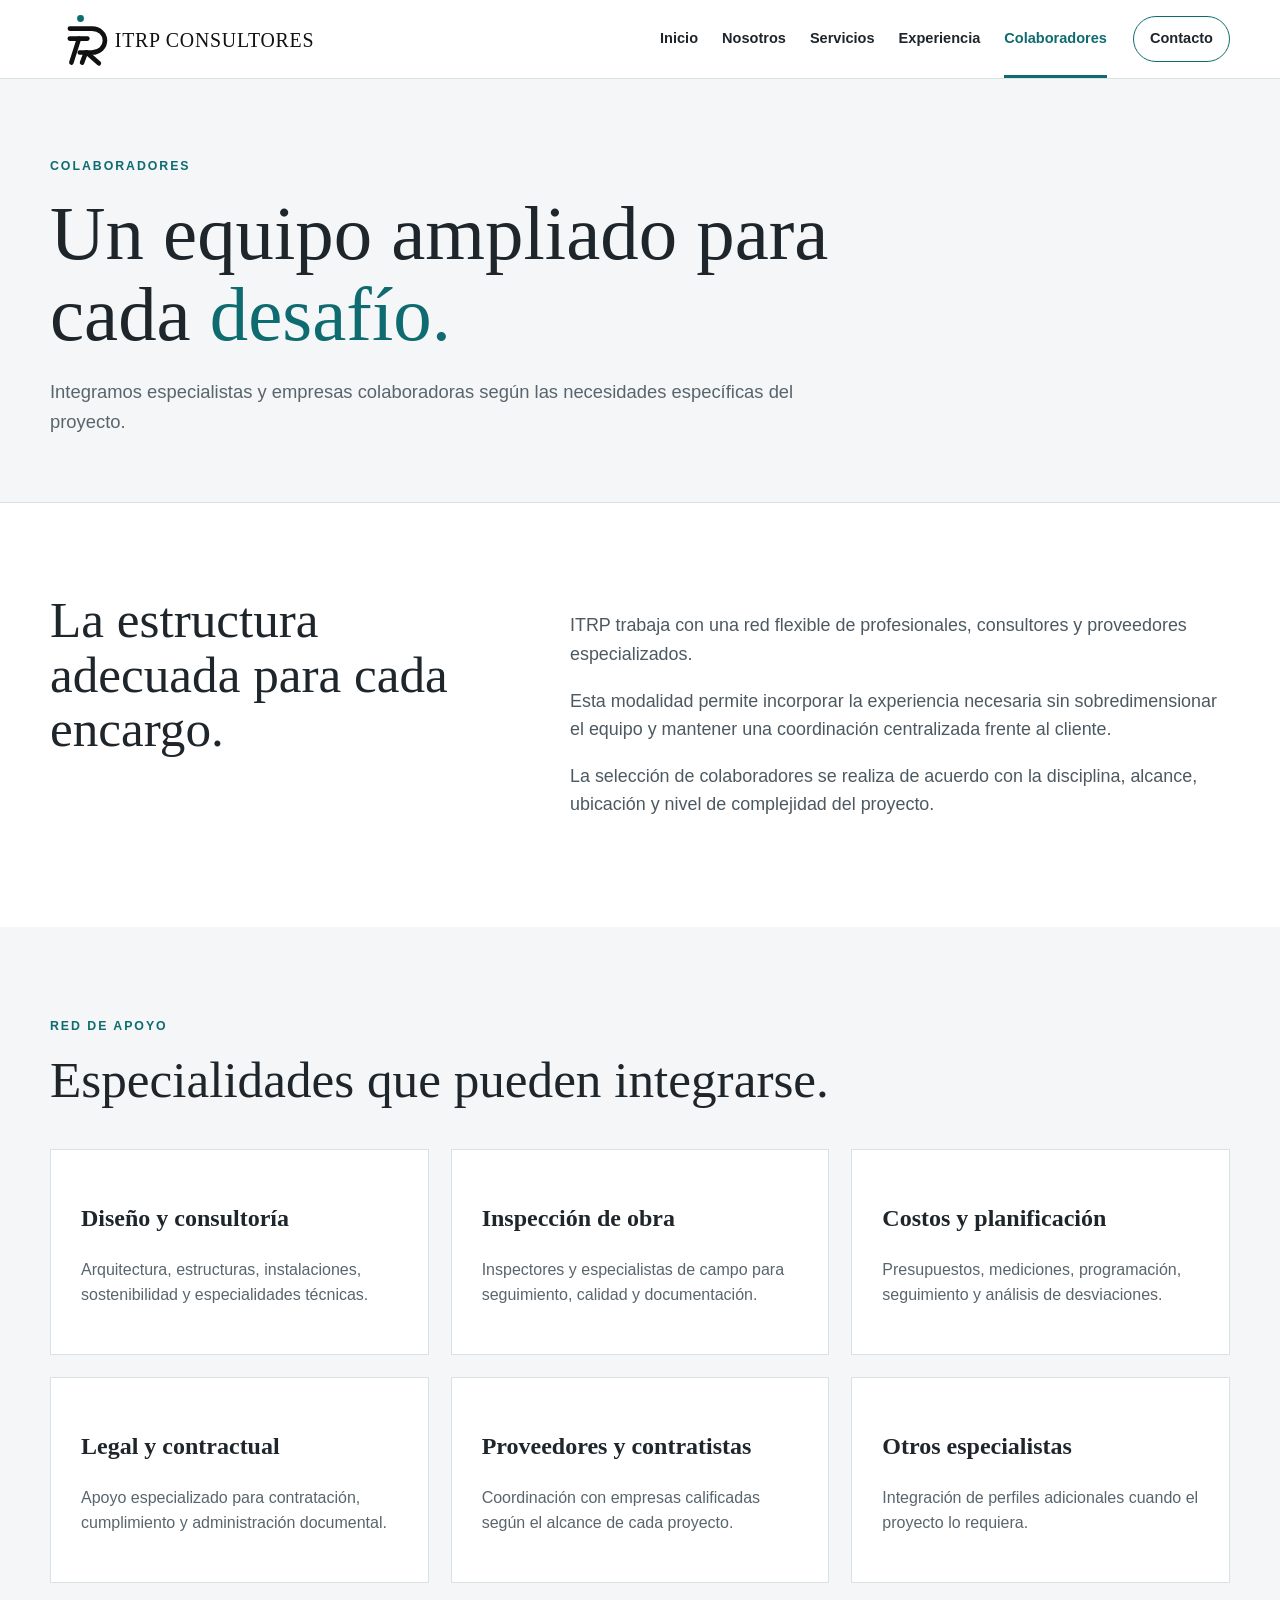
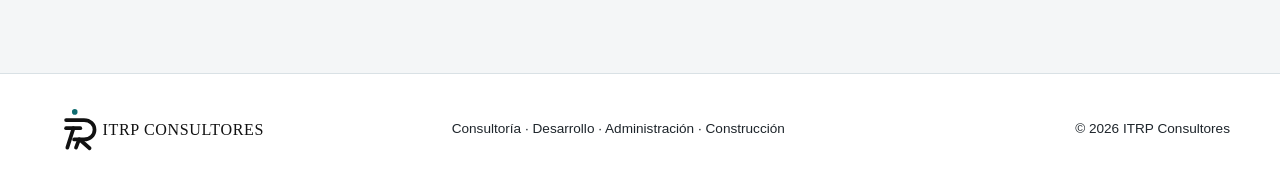
==== colaboradores.html @ 00044055 "Add files via upload" ====
<!doctype html><html lang="es"><head><meta charset="utf-8"><meta name="viewport" content="width=device-width, initial-scale=1"><meta name="description" content="Red de colaboradores y especialistas de ITRP Consultores para proyectos en Panamá."><meta name="theme-color" content="#1E252B"><title>Colaboradores | ITRP Consultores</title><link rel="icon" href="assets/favicon.svg" type="image/svg+xml"><link rel="stylesheet" href="styles.css"></head><body><header class="site-header"><div class="container nav-wrap"><a class="brand" href="index.html" aria-label="Inicio ITRP Consultores"><img src="assets/logo-itrp.svg" alt="ITRP Consultores"></a><nav class="main-nav" aria-label="Navegación principal"><a href="index.html">Inicio</a><a href="nosotros.html">Nosotros</a><a href="servicios.html">Servicios</a><a href="experiencia.html">Experiencia</a><a href="colaboradores.html" class="active">Colaboradores</a><a class="nav-cta" href="contacto.html">Contacto</a></nav></div></header><main><section class="page-hero"><div class="container"><p class="eyebrow">Colaboradores</p><h1>Un equipo ampliado para cada <span>desafío.</span></h1><p>Integramos especialistas y empresas colaboradoras según las necesidades específicas del proyecto.</p></div></section><section class="section"><div class="container split"><div><h2>La estructura adecuada para cada encargo.</h2></div><div class="prose"><p>ITRP trabaja con una red flexible de profesionales, consultores y proveedores especializados.</p><p>Esta modalidad permite incorporar la experiencia necesaria sin sobredimensionar el equipo y mantener una coordinación centralizada frente al cliente.</p><p>La selección de colaboradores se realiza de acuerdo con la disciplina, alcance, ubicación y nivel de complejidad del proyecto.</p></div></div></section><section class="section section-soft"><div class="container"><p class="eyebrow">Red de apoyo</p><h2>Especialidades que pueden integrarse.</h2><div class="collab-grid"><article class="collab-card"><h3>Diseño y consultoría</h3><p>Arquitectura, estructuras, instalaciones, sostenibilidad y especialidades técnicas.</p></article><article class="collab-card"><h3>Inspección de obra</h3><p>Inspectores y especialistas de campo para seguimiento, calidad y documentación.</p></article><article class="collab-card"><h3>Costos y planificación</h3><p>Presupuestos, mediciones, programación, seguimiento y análisis de desviaciones.</p></article><article class="collab-card"><h3>Legal y contractual</h3><p>Apoyo especializado para contratación, cumplimiento y administración documental.</p></article><article class="collab-card"><h3>Proveedores y contratistas</h3><p>Coordinación con empresas calificadas según el alcance de cada proyecto.</p></article><article class="collab-card"><h3>Otros especialistas</h3><p>Integración de perfiles adicionales cuando el proyecto lo requiera.</p></article></div></div></section></main><footer class="site-footer"><div class="container footer-grid"><img src="assets/logo-itrp.svg" alt="ITRP Consultores"><p>Consultoría · Desarrollo · Administración · Construcción</p><p>© <span data-year></span> ITRP Consultores</p></div></footer><script src="script.js"></script></body></html>
---- styles.css ----
:root{--graphite:#1E252B;--teal:#0E6B6F;--blue:#2A9DB0;--concrete:#F4F6F7;--white:#fff;--line:#D9E1E5;--muted:#59656c;--max:1180px;--shadow:0 18px 45px rgba(30,37,43,.08)}
*{box-sizing:border-box}html{scroll-behavior:smooth}body{margin:0;font-family:Aptos,Inter,Arial,sans-serif;color:var(--graphite);background:#fff;line-height:1.6}a{color:inherit}.container{width:min(calc(100% - 40px),var(--max));margin:auto}
.site-header{position:sticky;top:0;z-index:100;background:rgba(255,255,255,.97);backdrop-filter:blur(12px);border-bottom:1px solid rgba(217,225,229,.95)}.nav-wrap{min-height:78px;display:flex;align-items:center;justify-content:space-between;gap:28px}.brand img{display:block;width:290px;max-width:45vw}.main-nav{display:flex;align-items:center;gap:24px}.main-nav a{text-decoration:none;font-size:.91rem;font-weight:800;white-space:nowrap;padding:27px 0 24px;border-bottom:3px solid transparent}.main-nav a:hover,.main-nav a.active{color:var(--teal);border-bottom-color:var(--teal)}.nav-cta{padding:10px 16px!important;border:1px solid var(--teal)!important;border-radius:999px;margin-left:2px}.menu-toggle{display:none}
.hero{background:linear-gradient(135deg,#fff 0%,var(--concrete) 72%);padding:100px 0 86px}.hero-grid{display:grid;grid-template-columns:1.35fr .65fr;gap:70px;align-items:center}.eyebrow{text-transform:uppercase;letter-spacing:.16em;font-weight:800;font-size:.77rem;color:var(--teal);margin:0 0 16px}.hero h1,.section h2,.page-hero h1{font-family:Georgia,'Times New Roman',serif;line-height:1.06;margin:0;font-weight:500}.hero h1{font-size:clamp(3.2rem,7vw,6.2rem)}.hero h1 span,.page-hero h1 span{color:var(--teal)}.hero-lead{max-width:760px;font-size:1.2rem;color:#4d5961;margin:28px 0}.hero-actions{display:flex;gap:14px;flex-wrap:wrap}.btn{display:inline-flex;padding:13px 20px;border-radius:4px;text-decoration:none;font-weight:800}.btn-primary{background:var(--teal);color:#fff}.btn-secondary{border:1px solid var(--graphite)}.hero-panel{background:var(--graphite);color:#fff;padding:34px;box-shadow:var(--shadow)}.metric{padding:24px 0;border-bottom:1px solid rgba(255,255,255,.16)}.metric:last-child{border-bottom:0}.metric strong{display:block;font-family:Georgia,serif;font-size:3rem}.metric span{color:#cbd2d6}
.page-hero{padding:78px 0 66px;background:var(--concrete);border-bottom:1px solid var(--line)}.page-hero h1{font-size:clamp(2.8rem,6vw,5rem);max-width:900px}.page-hero p:last-child{font-size:1.15rem;color:var(--muted);max-width:760px;margin:22px 0 0}
.section{padding:90px 0}.section h2{font-size:clamp(2.2rem,4vw,3.8rem);max-width:850px}.section-soft{background:var(--concrete)}.split{display:grid;grid-template-columns:.8fr 1.2fr;gap:80px}.prose{font-size:1.12rem;color:#4d5961}.statement{font-family:Georgia,serif;font-size:1.55rem;color:var(--teal)}
.cards{display:grid;grid-template-columns:repeat(2,1fr);gap:20px;margin-top:42px}.card{background:#fff;border:1px solid var(--line);padding:32px;min-height:250px;box-shadow:0 8px 20px rgba(30,37,43,.03)}.card-number{font-size:.8rem;font-weight:900;color:var(--blue)}.card h3,.process h3,.team-card h3,.experience-card h3,.collab-card h3{font-family:Georgia,serif;font-size:1.5rem;line-height:1.2}.card p,.experience-card p,.collab-card p{color:var(--muted)}
.dark-section{background:var(--graphite);color:#fff}.dark-section .eyebrow{color:#74c8d0}.process{display:grid;grid-template-columns:repeat(4,1fr);gap:28px;margin-top:46px}.process>div{border-top:3px solid var(--teal);padding-top:22px}.process span{font-weight:900;color:#74c8d0}.process p{color:#cbd2d6}
.team-grid{display:grid;grid-template-columns:1fr 1fr;gap:28px;margin-top:45px}.team-card{display:grid;grid-template-columns:118px 1fr;gap:25px;border:1px solid var(--line);padding:28px}.portrait{width:118px;height:145px;background:linear-gradient(135deg,var(--teal),var(--blue));display:grid;place-items:center;color:#fff;font-family:Georgia,serif;font-size:2.3rem}.team-card h3{margin:0 0 4px}.role{color:var(--teal);font-weight:800}.team-card a{color:var(--teal);font-weight:800;text-decoration:none}
.experience-grid,.collab-grid{display:grid;grid-template-columns:repeat(3,1fr);gap:22px;margin-top:42px}.experience-card,.collab-card{border:1px solid var(--line);padding:30px;background:#fff}.tag{display:inline-block;font-size:.75rem;font-weight:900;letter-spacing:.08em;text-transform:uppercase;color:var(--teal);background:#eaf4f4;padding:6px 9px;margin-bottom:14px}.project-list{margin:36px 0 0;padding:0;list-style:none;border-top:1px solid var(--line)}.project-list li{display:grid;grid-template-columns:180px 1fr;gap:28px;padding:22px 0;border-bottom:1px solid var(--line)}.project-list strong{color:var(--teal)}
.contact-section{background:var(--teal);color:#fff}.contact-section .eyebrow{color:#c4ecee}.contact-grid{display:grid;grid-template-columns:1fr 1fr;gap:70px}.contact-list{display:grid;gap:12px}.contact-list a{display:flex;justify-content:space-between;gap:20px;text-decoration:none;border-bottom:1px solid rgba(255,255,255,.28);padding:15px 0}.contact-list span{color:#c4ecee}.site-footer{padding:30px 0;border-top:1px solid var(--line)}.footer-grid{display:grid;grid-template-columns:1fr 1fr 1fr;align-items:center;gap:25px;font-size:.85rem}.footer-grid img{width:235px}.footer-grid p:last-child{text-align:right}
@media(max-width:980px){.nav-wrap{display:block;padding:12px 0 0}.brand img{width:235px;max-width:75vw;margin-bottom:10px}.main-nav{display:flex!important;overflow-x:auto;gap:22px;margin:0 -20px;padding:0 20px;scrollbar-width:none}.main-nav::-webkit-scrollbar{display:none}.main-nav a{padding:10px 0 12px;font-size:.84rem}.nav-cta{border:0!important;border-radius:0;padding:10px 0 12px!important}.hero-grid,.split,.contact-grid{grid-template-columns:1fr}.hero{padding-top:70px}.cards,.team-grid{grid-template-columns:1fr}.experience-grid,.collab-grid{grid-template-columns:1fr 1fr}.process{grid-template-columns:1fr 1fr}.footer-grid{grid-template-columns:1fr}.footer-grid p:last-child{text-align:left}}
@media(max-width:620px){.container{width:min(calc(100% - 28px),var(--max))}.site-header{position:sticky;top:0}.nav-wrap{padding-top:9px}.brand img{width:205px}.main-nav{margin:0 -14px;padding:0 14px}.hero h1{font-size:3.05rem}.hero,.page-hero{padding-top:58px}.section{padding:68px 0}.process,.experience-grid,.collab-grid{grid-template-columns:1fr}.team-card{grid-template-columns:1fr}.portrait{width:100%;height:165px}.contact-list a{display:block}.contact-list strong{display:block;margin-top:4px;font-size:.92rem}.project-list li{grid-template-columns:1fr;gap:4px}}
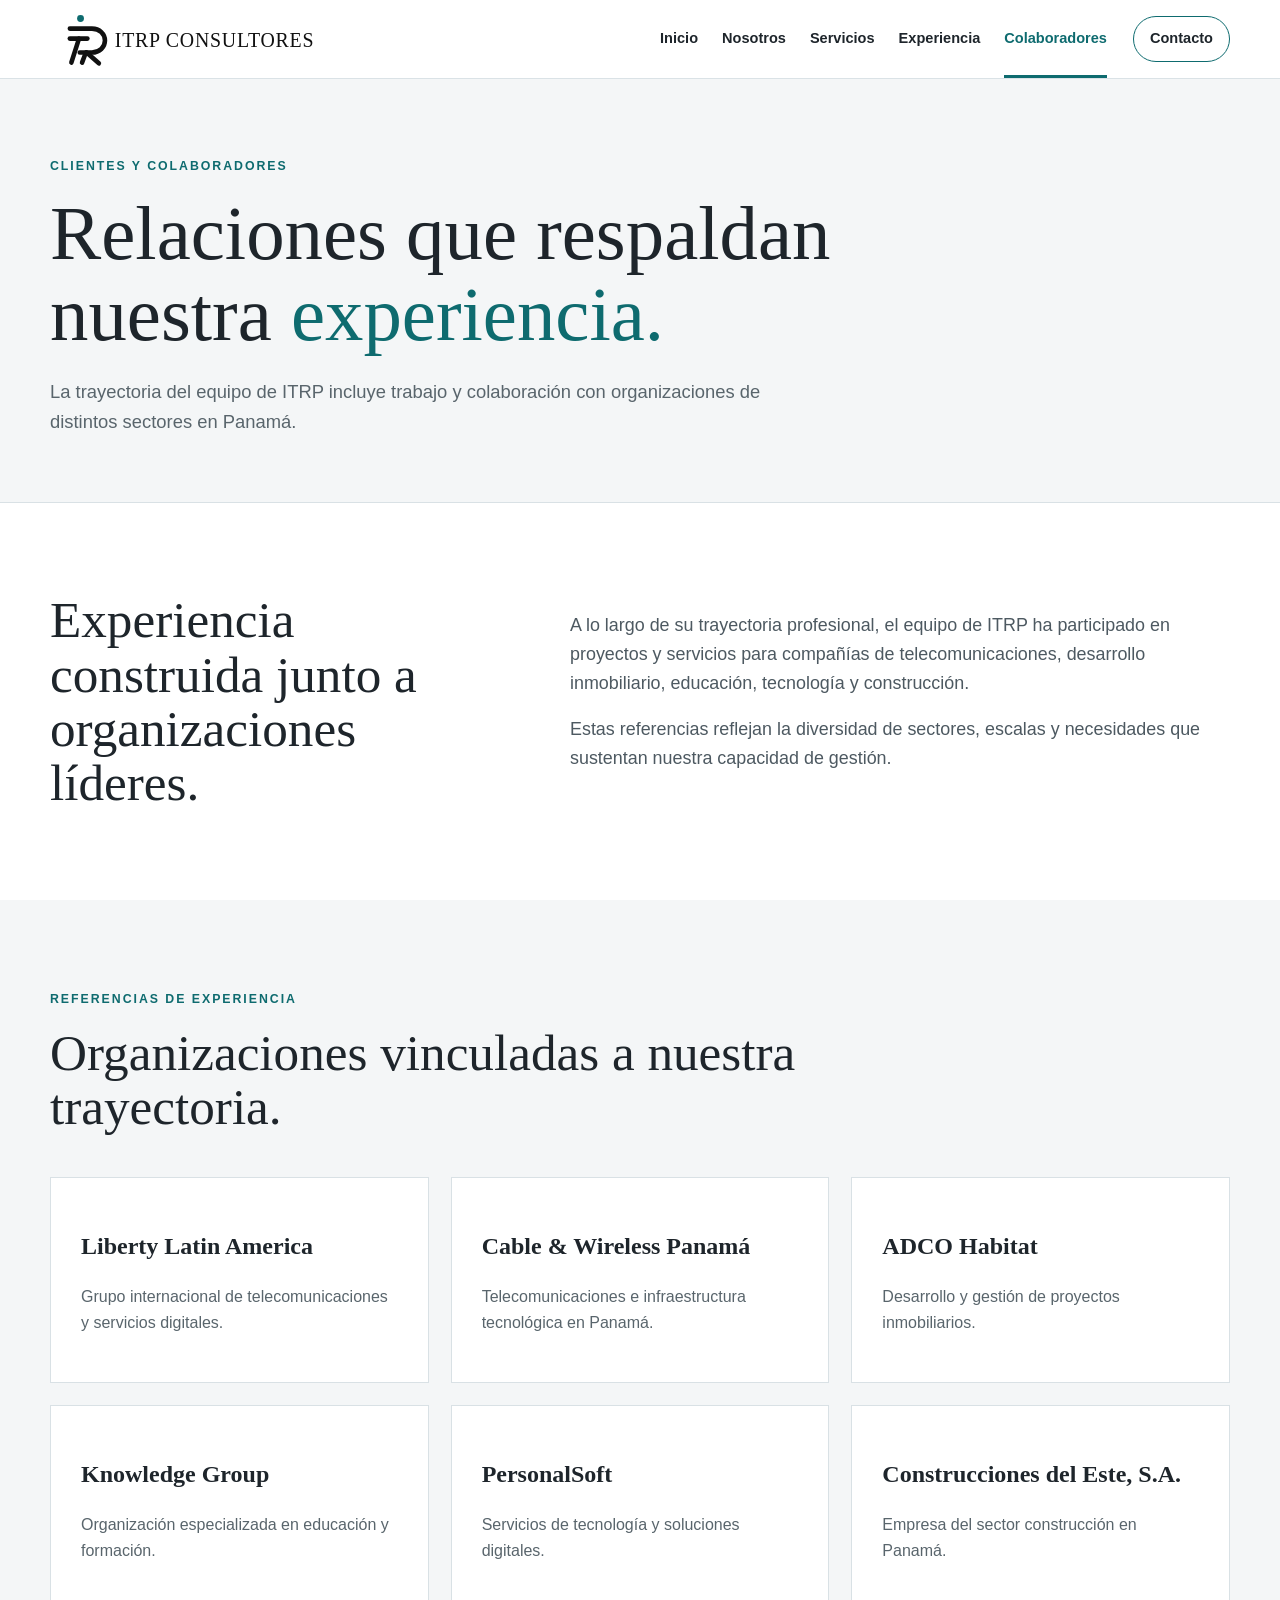
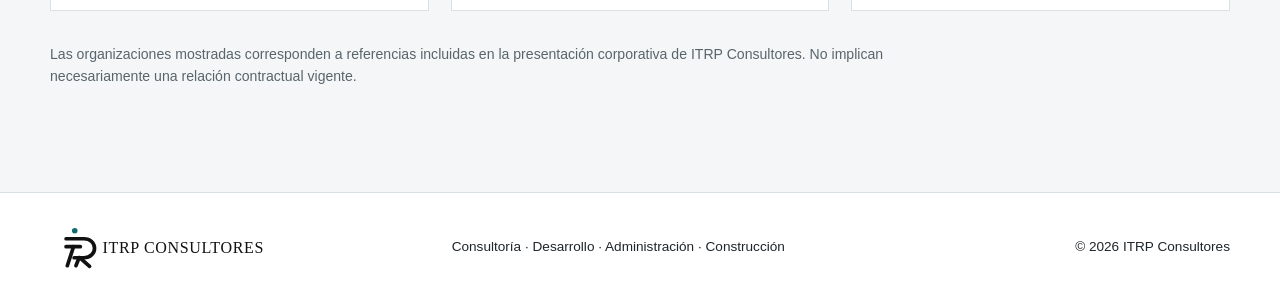
==== commit d15b849d: "Add files via upload" ====
--- a/colaboradores.html
+++ b/colaboradores.html
@@ -1 +1 @@
-<!doctype html><html lang="es"><head><meta charset="utf-8"><meta name="viewport" content="width=device-width, initial-scale=1"><meta name="description" content="Red de colaboradores y especialistas de ITRP Consultores para proyectos en Panamá."><meta name="theme-color" content="#1E252B"><title>Colaboradores | ITRP Consultores</title><link rel="icon" href="assets/favicon.svg" type="image/svg+xml"><link rel="stylesheet" href="styles.css"></head><body><header class="site-header"><div class="container nav-wrap"><a class="brand" href="index.html" aria-label="Inicio ITRP Consultores"><img src="assets/logo-itrp.svg" alt="ITRP Consultores"></a><nav class="main-nav" aria-label="Navegación principal"><a href="index.html">Inicio</a><a href="nosotros.html">Nosotros</a><a href="servicios.html">Servicios</a><a href="experiencia.html">Experiencia</a><a href="colaboradores.html" class="active">Colaboradores</a><a class="nav-cta" href="contacto.html">Contacto</a></nav></div></header><main><section class="page-hero"><div class="container"><p class="eyebrow">Colaboradores</p><h1>Un equipo ampliado para cada <span>desafío.</span></h1><p>Integramos especialistas y empresas colaboradoras según las necesidades específicas del proyecto.</p></div></section><section class="section"><div class="container split"><div><h2>La estructura adecuada para cada encargo.</h2></div><div class="prose"><p>ITRP trabaja con una red flexible de profesionales, consultores y proveedores especializados.</p><p>Esta modalidad permite incorporar la experiencia necesaria sin sobredimensionar el equipo y mantener una coordinación centralizada frente al cliente.</p><p>La selección de colaboradores se realiza de acuerdo con la disciplina, alcance, ubicación y nivel de complejidad del proyecto.</p></div></div></section><section class="section section-soft"><div class="container"><p class="eyebrow">Red de apoyo</p><h2>Especialidades que pueden integrarse.</h2><div class="collab-grid"><article class="collab-card"><h3>Diseño y consultoría</h3><p>Arquitectura, estructuras, instalaciones, sostenibilidad y especialidades técnicas.</p></article><article class="collab-card"><h3>Inspección de obra</h3><p>Inspectores y especialistas de campo para seguimiento, calidad y documentación.</p></article><article class="collab-card"><h3>Costos y planificación</h3><p>Presupuestos, mediciones, programación, seguimiento y análisis de desviaciones.</p></article><article class="collab-card"><h3>Legal y contractual</h3><p>Apoyo especializado para contratación, cumplimiento y administración documental.</p></article><article class="collab-card"><h3>Proveedores y contratistas</h3><p>Coordinación con empresas calificadas según el alcance de cada proyecto.</p></article><article class="collab-card"><h3>Otros especialistas</h3><p>Integración de perfiles adicionales cuando el proyecto lo requiera.</p></article></div></div></section></main><footer class="site-footer"><div class="container footer-grid"><img src="assets/logo-itrp.svg" alt="ITRP Consultores"><p>Consultoría · Desarrollo · Administración · Construcción</p><p>© <span data-year></span> ITRP Consultores</p></div></footer><script src="script.js"></script></body></html>
+<!doctype html><html lang="es"><head><meta charset="utf-8"><meta name="viewport" content="width=device-width, initial-scale=1"><meta name="description" content="Clientes, aliados y organizaciones vinculadas a la experiencia profesional de ITRP Consultores en Panamá."><meta name="theme-color" content="#1E252B"><title>Colaboradores | ITRP Consultores</title><link rel="icon" href="assets/favicon.svg" type="image/svg+xml"><link rel="stylesheet" href="styles.css"></head><body><header class="site-header"><div class="container nav-wrap"><a class="brand" href="index.html" aria-label="Inicio ITRP Consultores"><img src="assets/logo-itrp.svg" alt="ITRP Consultores"></a><nav class="main-nav" aria-label="Navegación principal"><a href="index.html">Inicio</a><a href="nosotros.html">Nosotros</a><a href="servicios.html">Servicios</a><a href="experiencia.html">Experiencia</a><a href="colaboradores.html" class="active">Colaboradores</a><a class="nav-cta" href="contacto.html">Contacto</a></nav></div></header><main><section class="page-hero"><div class="container"><p class="eyebrow">Clientes y colaboradores</p><h1>Relaciones que respaldan nuestra <span>experiencia.</span></h1><p>La trayectoria del equipo de ITRP incluye trabajo y colaboración con organizaciones de distintos sectores en Panamá.</p></div></section><section class="section"><div class="container split"><div><h2>Experiencia construida junto a organizaciones líderes.</h2></div><div class="prose"><p>A lo largo de su trayectoria profesional, el equipo de ITRP ha participado en proyectos y servicios para compañías de telecomunicaciones, desarrollo inmobiliario, educación, tecnología y construcción.</p><p>Estas referencias reflejan la diversidad de sectores, escalas y necesidades que sustentan nuestra capacidad de gestión.</p></div></div></section><section class="section section-soft"><div class="container"><p class="eyebrow">Referencias de experiencia</p><h2>Organizaciones vinculadas a nuestra trayectoria.</h2><div class="collab-grid"><article class="collab-card"><h3>Liberty Latin America</h3><p>Grupo internacional de telecomunicaciones y servicios digitales.</p></article><article class="collab-card"><h3>Cable &amp; Wireless Panamá</h3><p>Telecomunicaciones e infraestructura tecnológica en Panamá.</p></article><article class="collab-card"><h3>ADCO Habitat</h3><p>Desarrollo y gestión de proyectos inmobiliarios.</p></article><article class="collab-card"><h3>Knowledge Group</h3><p>Organización especializada en educación y formación.</p></article><article class="collab-card"><h3>PersonalSoft</h3><p>Servicios de tecnología y soluciones digitales.</p></article><article class="collab-card"><h3>Construcciones del Este, S.A.</h3><p>Empresa del sector construcción en Panamá.</p></article></div><p class="reference-note">Las organizaciones mostradas corresponden a referencias incluidas en la presentación corporativa de ITRP Consultores. No implican necesariamente una relación contractual vigente.</p></div></section></main><footer class="site-footer"><div class="container footer-grid"><img src="assets/logo-itrp.svg" alt="ITRP Consultores"><p>Consultoría · Desarrollo · Administración · Construcción</p><p>© <span data-year></span> ITRP Consultores</p></div></footer><script src="script.js"></script></body></html>
--- a/styles.css
+++ b/styles.css
@@ -11,3 +11,5 @@
 .contact-section{background:var(--teal);color:#fff}.contact-section .eyebrow{color:#c4ecee}.contact-grid{display:grid;grid-template-columns:1fr 1fr;gap:70px}.contact-list{display:grid;gap:12px}.contact-list a{display:flex;justify-content:space-between;gap:20px;text-decoration:none;border-bottom:1px solid rgba(255,255,255,.28);padding:15px 0}.contact-list span{color:#c4ecee}.site-footer{padding:30px 0;border-top:1px solid var(--line)}.footer-grid{display:grid;grid-template-columns:1fr 1fr 1fr;align-items:center;gap:25px;font-size:.85rem}.footer-grid img{width:235px}.footer-grid p:last-child{text-align:right}
 @media(max-width:980px){.nav-wrap{display:block;padding:12px 0 0}.brand img{width:235px;max-width:75vw;margin-bottom:10px}.main-nav{display:flex!important;overflow-x:auto;gap:22px;margin:0 -20px;padding:0 20px;scrollbar-width:none}.main-nav::-webkit-scrollbar{display:none}.main-nav a{padding:10px 0 12px;font-size:.84rem}.nav-cta{border:0!important;border-radius:0;padding:10px 0 12px!important}.hero-grid,.split,.contact-grid{grid-template-columns:1fr}.hero{padding-top:70px}.cards,.team-grid{grid-template-columns:1fr}.experience-grid,.collab-grid{grid-template-columns:1fr 1fr}.process{grid-template-columns:1fr 1fr}.footer-grid{grid-template-columns:1fr}.footer-grid p:last-child{text-align:left}}
 @media(max-width:620px){.container{width:min(calc(100% - 28px),var(--max))}.site-header{position:sticky;top:0}.nav-wrap{padding-top:9px}.brand img{width:205px}.main-nav{margin:0 -14px;padding:0 14px}.hero h1{font-size:3.05rem}.hero,.page-hero{padding-top:58px}.section{padding:68px 0}.process,.experience-grid,.collab-grid{grid-template-columns:1fr}.team-card{grid-template-columns:1fr}.portrait{width:100%;height:165px}.contact-list a{display:block}.contact-list strong{display:block;margin-top:4px;font-size:.92rem}.project-list li{grid-template-columns:1fr;gap:4px}}
+
+.reference-note{margin-top:2rem;font-size:.88rem;line-height:1.6;color:var(--muted,#647078);max-width:920px}
